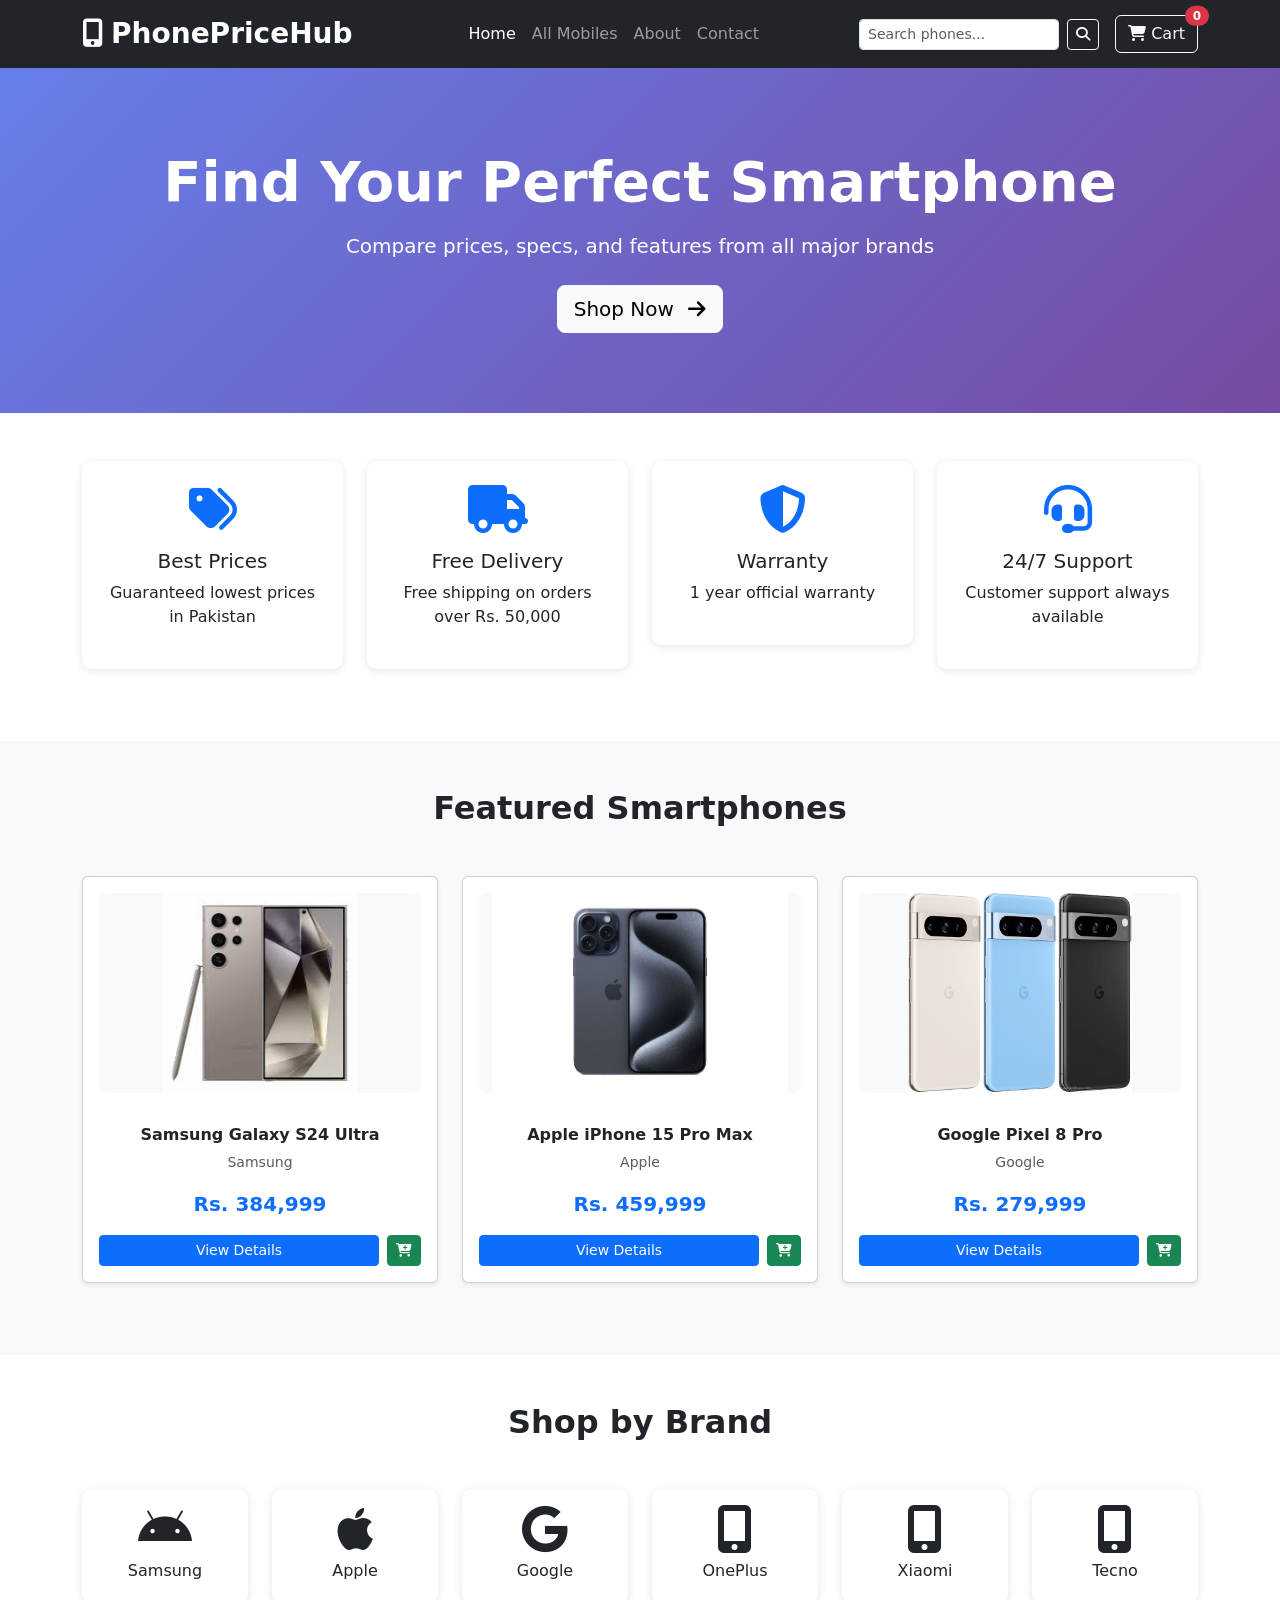
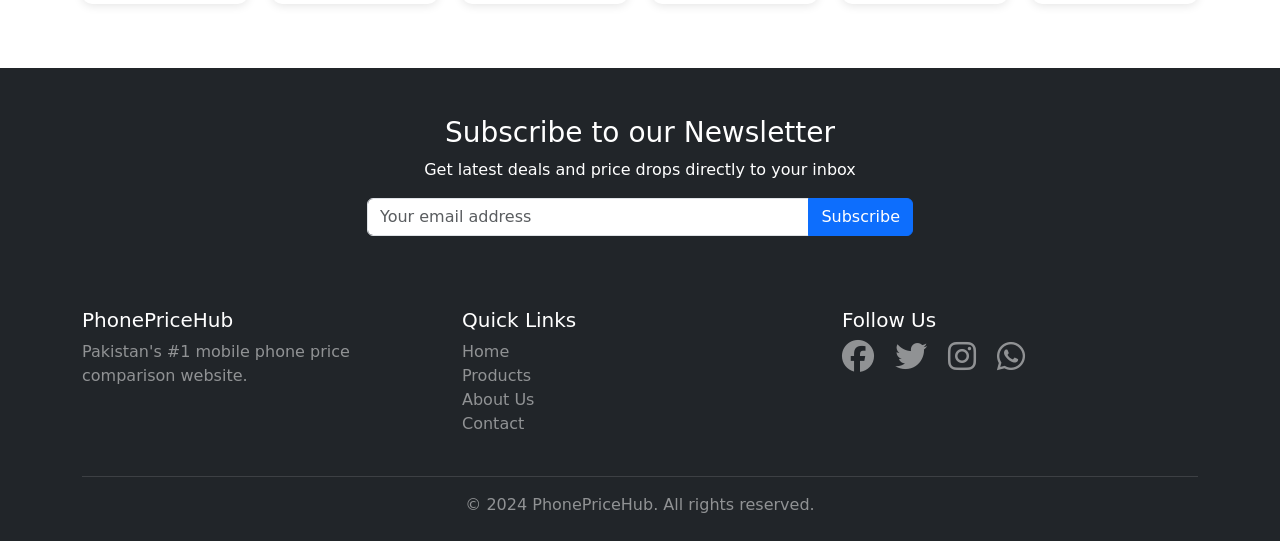
==== index.html @ 4edb4d48 "Add files via upload" ====
<!DOCTYPE html>
<html lang="en">
<head>
    <meta charset="UTF-8">
    <meta name="viewport" content="width=device-width, initial-scale=1.0">
    <title>PhonePriceHub - Best Mobile Prices in Pakistan</title>
    <link href="https://cdn.jsdelivr.net/npm/bootstrap@5.3.0/dist/css/bootstrap.min.css" rel="stylesheet">
    <link rel="stylesheet" href="https://cdnjs.cloudflare.com/ajax/libs/font-awesome/6.4.0/css/all.min.css">
    <style>
        .hero-section {
            background: linear-gradient(135deg, #667eea 0%, #764ba2 100%);
            padding: 80px 0;
        }
        .feature-card {
            transition: transform 0.3s ease, box-shadow 0.3s ease;
            border-radius: 10px;
            background: white;
            box-shadow: 0 2px 10px rgba(0,0,0,0.1);
        }
        .feature-card:hover {
            transform: translateY(-5px);
            box-shadow: 0 5px 20px rgba(0,0,0,0.15);
        }
        .product-card {
            transition: transform 0.3s ease, box-shadow 0.3s ease;
            cursor: pointer;
        }
        .product-card:hover {
            transform: translateY(-5px);
            box-shadow: 0 5px 20px rgba(0,0,0,0.15);
        }
        .brand-card {
            transition: all 0.3s ease;
            border-radius: 10px;
            cursor: pointer;
            background: white;
            box-shadow: 0 2px 10px rgba(0,0,0,0.1);
        }
        .brand-card:hover {
            transform: scale(1.05);
            box-shadow: 0 5px 20px rgba(0,0,0,0.15);
            color: #007bff;
        }
        .product-image {
            height: 200px;
            display: flex;
            align-items: center;
            justify-content: center;
            border-radius: 8px;
            margin: 16px;
            overflow: hidden;
            background-color: #f8f9fa;
        }
        .product-image img {
            max-width: 100%;
            max-height: 100%;
            object-fit: contain;
        }
        .cart-badge {
            position: absolute;
            top: -5px;
            right: -10px;
        }
    </style>
</head>
<body>

<!-- Navbar -->
<nav class="navbar navbar-expand-lg navbar-dark bg-dark sticky-top">
    <div class="container">
        <a class="navbar-brand fw-bold fs-3" href="index.html">
            <i class="fas fa-mobile-alt me-2"></i>PhonePriceHub
        </a>
        <button class="navbar-toggler" type="button" data-bs-toggle="collapse" data-bs-target="#navbarNav">
            <span class="navbar-toggler-icon"></span>
        </button>
        <div class="collapse navbar-collapse" id="navbarNav">
            <ul class="navbar-nav mx-auto">
                <li class="nav-item"><a class="nav-link active" href="index.html">Home</a></li>
                <li class="nav-item"><a class="nav-link" href="products.html">All Mobiles</a></li>
                <li class="nav-item"><a class="nav-link" href="about.html">About</a></li>
                <li class="nav-item"><a class="nav-link" href="contact.html">Contact</a></li>
            </ul>
            <form class="d-flex me-3" id="nav-search-form">
                <input class="form-control form-control-sm me-2" type="search" id="nav-search-input" placeholder="Search phones..." style="width: 200px;">
                <button class="btn btn-outline-light btn-sm" type="submit"><i class="fas fa-search"></i></button>
            </form>
            <a href="cart.html" class="btn btn-outline-light position-relative">
                <i class="fas fa-shopping-cart"></i> Cart
                <span id="cart-count" class="position-absolute top-0 start-100 translate-middle badge rounded-pill bg-danger">0</span>
            </a>
        </div>
    </div>
</nav>

<!-- Hero Section -->
<section class="hero-section text-white text-center">
    <div class="container">
        <h1 class="display-4 fw-bold mb-3">Find Your Perfect Smartphone</h1>
        <p class="lead mb-4">Compare prices, specs, and features from all major brands</p>
        <a href="products.html" class="btn btn-light btn-lg">Shop Now <i class="fas fa-arrow-right ms-2"></i></a>
    </div>
</section>

<!-- Features Section -->
<section class="py-5">
    <div class="container">
        <div class="row text-center">
            <div class="col-md-3 mb-4">
                <div class="feature-card p-4">
                    <i class="fas fa-tags fa-3x text-primary mb-3"></i>
                    <h5>Best Prices</h5>
                    <p>Guaranteed lowest prices in Pakistan</p>
                </div>
            </div>
            <div class="col-md-3 mb-4">
                <div class="feature-card p-4">
                    <i class="fas fa-truck fa-3x text-primary mb-3"></i>
                    <h5>Free Delivery</h5>
                    <p>Free shipping on orders over Rs. 50,000</p>
                </div>
            </div>
            <div class="col-md-3 mb-4">
                <div class="feature-card p-4">
                    <i class="fas fa-shield-alt fa-3x text-primary mb-3"></i>
                    <h5>Warranty</h5>
                    <p>1 year official warranty</p>
                </div>
            </div>
            <div class="col-md-3 mb-4">
                <div class="feature-card p-4">
                    <i class="fas fa-headset fa-3x text-primary mb-3"></i>
                    <h5>24/7 Support</h5>
                    <p>Customer support always available</p>
                </div>
            </div>
        </div>
    </div>
</section>

<!-- Featured Products -->
<section class="py-5 bg-light">
    <div class="container">
        <h2 class="text-center mb-5 fw-bold">Featured Smartphones</h2>
        <div class="row" id="featured-products">
            <div class="col-12 text-center py-5">
                <div class="spinner-border text-primary" role="status">
                    <span class="visually-hidden">Loading...</span>
                </div>
                <p class="mt-3">Loading products...</p>
            </div>
        </div>
    </div>
</section>

<!-- Brands Section -->
<section class="py-5">
    <div class="container">
        <h2 class="text-center mb-5 fw-bold">Shop by Brand</h2>
        <div class="row text-center">
            <div class="col-md-2 col-4 mb-3">
                <div class="brand-card p-3" data-brand="Samsung">
                    <i class="fab fa-android fa-3x mb-2"></i>
                    <h6>Samsung</h6>
                </div>
            </div>
            <div class="col-md-2 col-4 mb-3">
                <div class="brand-card p-3" data-brand="Apple">
                    <i class="fab fa-apple fa-3x mb-2"></i>
                    <h6>Apple</h6>
                </div>
            </div>
            <div class="col-md-2 col-4 mb-3">
                <div class="brand-card p-3" data-brand="Google">
                    <i class="fab fa-google fa-3x mb-2"></i>
                    <h6>Google</h6>
                </div>
            </div>
            <div class="col-md-2 col-4 mb-3">
                <div class="brand-card p-3" data-brand="OnePlus">
                    <i class="fas fa-mobile-alt fa-3x mb-2"></i>
                    <h6>OnePlus</h6>
                </div>
            </div>
            <div class="col-md-2 col-4 mb-3">
                <div class="brand-card p-3" data-brand="Xiaomi">
                    <i class="fas fa-mobile-alt fa-3x mb-2"></i>
                    <h6>Xiaomi</h6>
                </div>
            </div>
            <div class="col-md-2 col-4 mb-3">
                <div class="brand-card p-3" data-brand="Tecno">
                    <i class="fas fa-mobile-alt fa-3x mb-2"></i>
                    <h6>Tecno</h6>
                </div>
            </div>
        </div>
    </div>
</section>

<!-- Newsletter Section -->
<section class="bg-dark text-white py-5">
    <div class="container text-center">
        <h3>Subscribe to our Newsletter</h3>
        <p>Get latest deals and price drops directly to your inbox</p>
        <div class="row justify-content-center">
            <div class="col-md-6">
                <div class="input-group">
                    <input type="email" class="form-control" placeholder="Your email address" id="newsletter-email">
                    <button class="btn btn-primary" type="button" id="subscribe-btn">Subscribe</button>
                </div>
            </div>
        </div>
    </div>
</section>

<!-- Footer -->
<footer class="bg-dark text-white-50 py-4">
    <div class="container">
        <div class="row">
            <div class="col-md-4">
                <h5 class="text-white">PhonePriceHub</h5>
                <p>Pakistan's #1 mobile phone price comparison website.</p>
            </div>
            <div class="col-md-4">
                <h5 class="text-white">Quick Links</h5>
                <ul class="list-unstyled">
                    <li><a href="index.html" class="text-white-50 text-decoration-none">Home</a></li>
                    <li><a href="products.html" class="text-white-50 text-decoration-none">Products</a></li>
                    <li><a href="about.html" class="text-white-50 text-decoration-none">About Us</a></li>
                    <li><a href="contact.html" class="text-white-50 text-decoration-none">Contact</a></li>
                </ul>
            </div>
            <div class="col-md-4">
                <h5 class="text-white">Follow Us</h5>
                <a href="#" class="text-white-50 me-3"><i class="fab fa-facebook fa-2x"></i></a>
                <a href="#" class="text-white-50 me-3"><i class="fab fa-twitter fa-2x"></i></a>
                <a href="#" class="text-white-50 me-3"><i class="fab fa-instagram fa-2x"></i></a>
                <a href="#" class="text-white-50"><i class="fab fa-whatsapp fa-2x"></i></a>
            </div>
        </div>
        <hr class="mt-4">
        <div class="text-center">
            <p class="mb-0">&copy; 2024 PhonePriceHub. All rights reserved.</p>
        </div>
    </div>
</footer>

<script src="https://cdn.jsdelivr.net/npm/bootstrap@5.3.0/dist/js/bootstrap.bundle.min.js"></script>

<script>
// ==================== PRODUCT DATA WITH LOCAL IMAGES ====================
const products = [
    {
        id: 1,
        name: "Samsung Galaxy S24 Ultra",
        brand: "Samsung",
        price: 384999,
        image: "assets/images/s24-ultra.jpg",
        fallbackIcon: "fab fa-android",
        specs: {
            display: "6.8-inch Dynamic AMOLED 2X, 120Hz",
            processor: "Snapdragon 8 Gen 3",
            ram: "12GB",
            storage: "256GB",
            battery: "5000mAh",
            camera: "200MP Quad Camera",
            os: "Android 14",
            weight: "232g",
            colors: ["Titanium Gray", "Titanium Black"]
        },
        variants: [
            { storage: "256GB", ram: "12GB", price: 384999, color: "Titanium Gray" },
            { storage: "512GB", ram: "12GB", price: 414999, color: "Titanium Black" }
        ]
    },
    {
        id: 2,
        name: "Apple iPhone 15 Pro Max",
        brand: "Apple",
        price: 459999,
        image: "assets/images/iphone15pm.jpg",
        fallbackIcon: "fab fa-apple",
        specs: {
            display: "6.7-inch Super Retina XDR, 120Hz",
            processor: "A17 Pro",
            ram: "8GB",
            storage: "256GB",
            battery: "4422mAh",
            camera: "48MP Triple Camera",
            os: "iOS 17",
            weight: "221g",
            colors: ["Natural Titanium", "White Titanium"]
        },
        variants: [
            { storage: "256GB", ram: "8GB", price: 459999, color: "Natural Titanium" },
            { storage: "512GB", ram: "8GB", price: 529999, color: "White Titanium" }
        ]
    },
    {
        id: 3,
        name: "Google Pixel 8 Pro",
        brand: "Google",
        price: 279999,
        image: "assets/images/pixel8pro.jpg",
        fallbackIcon: "fab fa-google",
        specs: {
            display: "6.7-inch LTPO OLED, 120Hz",
            processor: "Google Tensor G3",
            ram: "12GB",
            storage: "128GB",
            battery: "5050mAh",
            camera: "50MP Triple Camera",
            os: "Android 14",
            weight: "213g",
            colors: ["Obsidian", "Porcelain"]
        },
        variants: [
            { storage: "128GB", ram: "12GB", price: 279999, color: "Obsidian" },
            { storage: "256GB", ram: "12GB", price: 304999, color: "Porcelain" }
        ]
    },
    {
        id: 4,
        name: "OnePlus 12",
        brand: "OnePlus",
        price: 229999,
        image: "assets/images/oneplus12.jpg",
        fallbackIcon: "fas fa-mobile-alt",
        specs: {
            display: "6.82-inch LTPO AMOLED, 120Hz",
            processor: "Snapdragon 8 Gen 3",
            ram: "12GB",
            storage: "256GB",
            battery: "5400mAh",
            camera: "50MP Triple Camera",
            os: "Android 14",
            weight: "220g",
            colors: ["Flowy Emerald", "Silky Black"]
        },
        variants: [
            { storage: "256GB", ram: "12GB", price: 229999, color: "Flowy Emerald" },
            { storage: "512GB", ram: "16GB", price: 259999, color: "Silky Black" }
        ]
    },
    {
        id: 5,
        name: "Xiaomi 14 Ultra",
        brand: "Xiaomi",
        price: 299999,
        image: "assets/images/xiaomi14.jpg",
        fallbackIcon: "fas fa-microchip",
        specs: {
            display: "6.73-inch LTPO AMOLED, 120Hz",
            processor: "Snapdragon 8 Gen 3",
            ram: "16GB",
            storage: "512GB",
            battery: "5000mAh",
            camera: "50MP Quad Camera",
            os: "Android 14",
            weight: "229g",
            colors: ["Black", "White"]
        },
        variants: [
            { storage: "512GB", ram: "16GB", price: 299999, color: "Black" },
            { storage: "1TB", ram: "16GB", price: 329999, color: "White" }
        ]
    },
    {
        id: 6,
        name: "Tecno Camon 30 Premier",
        brand: "Tecno",
        price: 89999,
        image: "assets/images/tecno30.jpg",
        fallbackIcon: "fas fa-camera",
        specs: {
            display: "6.77-inch AMOLED, 120Hz",
            processor: "MediaTek Dimensity 8200",
            ram: "12GB",
            storage: "512GB",
            battery: "5000mAh",
            camera: "50MP Triple Camera",
            os: "Android 14",
            weight: "210g",
            colors: ["Honeycomb Green", "Black"]
        },
        variants: [
            { storage: "512GB", ram: "12GB", price: 89999, color: "Honeycomb Green" },
            { storage: "512GB", ram: "12GB", price: 89999, color: "Black" }
        ]
    }
];

// ==================== CART FUNCTIONS ====================
function getCart() {
    const cart = localStorage.getItem("cart");
    return cart ? JSON.parse(cart) : [];
}

function saveCart(cart) {
    localStorage.setItem("cart", JSON.stringify(cart));
    updateCartCount();
}

function updateCartCount() {
    const cart = getCart();
    const totalItems = cart.reduce((sum, item) => sum + item.quantity, 0);
    const badge = document.getElementById("cart-count");
    if (badge) badge.textContent = totalItems;
}

function addToCart(productId, variantIndex, quantity = 1) {
    const product = products.find(p => p.id === productId);
    if (!product) return false;
    
    const variant = product.variants[variantIndex];
    const cart = getCart();
    
    const existingItemIndex = cart.findIndex(
        item => item.productId === productId && item.variantIndex === variantIndex
    );
    
    if (existingItemIndex !== -1) {
        cart[existingItemIndex].quantity += quantity;
    } else {
        cart.push({
            productId: productId,
            productName: product.name,
            variantIndex: variantIndex,
            storage: variant.storage,
            ram: variant.ram,
            color: variant.color,
            price: variant.price,
            image: product.image,
            quantity: quantity
        });
    }
    
    saveCart(cart);
    return true;
}

// ==================== DISPLAY FEATURED PRODUCTS ====================
function displayFeaturedProducts() {
    const featuredContainer = document.getElementById('featured-products');
    if (!featuredContainer) return;
    
    // Get first 3 products as featured
    const featured = products.slice(0, 3);
    
    featuredContainer.innerHTML = featured.map(product => `
        <div class="col-md-4 mb-4">
            <div class="card h-100 shadow-sm product-card">
                <div class="product-image">
                    <img src="${product.image}" alt="${product.name}" onerror="this.style.display='none'; this.parentElement.innerHTML='<i class=\'${product.fallbackIcon}\' style=\'font-size: 80px; color: #007bff;\'></i>'">
                </div>
                <div class="card-body text-center">
                    <h6 class="card-title fw-bold">${product.name}</h6>
                    <p class="text-muted small">${product.brand}</p>
                    <p class="text-primary fw-bold fs-5">Rs. ${product.price.toLocaleString()}</p>
                    <div class="d-flex gap-2">
                        <a href="product-detail.html?id=${product.id}" class="btn btn-primary btn-sm flex-grow-1">View Details</a>
                        <button class="btn btn-success btn-sm quick-add" data-id="${product.id}" data-variant="0">
                            <i class="fas fa-cart-plus"></i>
                        </button>
                    </div>
                </div>
            </div>
        </div>
    `).join('');
    
    // Add quick add to cart functionality
    document.querySelectorAll('.quick-add').forEach(btn => {
        btn.addEventListener('click', (e) => {
            e.preventDefault();
            const productId = parseInt(btn.dataset.id);
            const variantIndex = parseInt(btn.dataset.variant);
            addToCart(productId, variantIndex, 1);
            alert('Product added to cart!');
        });
    });
}

// ==================== DISPLAY ALL PRODUCTS (for products.html) ====================
function displayAllProducts() {
    const container = document.getElementById('products-container');
    if (!container) return;
    
    container.innerHTML = products.map(product => `
        <div class="col-md-4 mb-4">
            <div class="card h-100 shadow-sm product-card">
                <div class="product-image">
                    <img src="${product.image}" alt="${product.name}" onerror="this.style.display='none'; this.parentElement.innerHTML='<i class=\'${product.fallbackIcon}\' style=\'font-size: 80px; color: #007bff;\'></i>'">
                </div>
                <div class="card-body text-center">
                    <h6 class="card-title fw-bold">${product.name}</h6>
                    <p class="text-muted small">${product.brand}</p>
                    <p class="text-primary fw-bold fs-5">Rs. ${product.price.toLocaleString()}</p>
                    <div class="d-flex gap-2">
                        <a href="product-detail.html?id=${product.id}" class="btn btn-primary btn-sm flex-grow-1">View Details</a>
                        <button class="btn btn-success btn-sm quick-add" data-id="${product.id}" data-variant="0">
                            <i class="fas fa-cart-plus"></i>
                        </button>
                    </div>
                </div>
            </div>
        </div>
    `).join('');
    
    // Add quick add to cart functionality
    document.querySelectorAll('.quick-add').forEach(btn => {
        btn.addEventListener('click', (e) => {
            e.preventDefault();
            const productId = parseInt(btn.dataset.id);
            const variantIndex = parseInt(btn.dataset.variant);
            addToCart(productId, variantIndex, 1);
            alert('Product added to cart!');
        });
    });
}

// ==================== BRAND CLICK HANDLER ====================
function setupBrandCards() {
    const brandCards = document.querySelectorAll('.brand-card');
    brandCards.forEach(card => {
        card.addEventListener('click', () => {
            const brand = card.dataset.brand;
            if (brand) {
                localStorage.setItem('selectedBrand', brand);
                window.location.href = 'products.html';
            }
        });
    });
}

// ==================== NEWSLETTER SUBSCRIPTION ====================
function setupNewsletter() {
    const subscribeBtn = document.getElementById('subscribe-btn');
    if (subscribeBtn) {
        subscribeBtn.addEventListener('click', () => {
            const email = document.getElementById('newsletter-email').value;
            if (email && email.includes('@')) {
                alert('Thank you for subscribing! You will receive our latest deals.');
                document.getElementById('newsletter-email').value = '';
            } else {
                alert('Please enter a valid email address.');
            }
        });
    }
}

// ==================== SEARCH HANDLER ====================
function setupSearch() {
    const searchForm = document.getElementById('nav-search-form');
    if (searchForm) {
        searchForm.addEventListener('submit', (e) => {
            e.preventDefault();
            const searchTerm = document.getElementById('nav-search-input').value;
            if (searchTerm) {
                localStorage.setItem('searchTerm', searchTerm);
                window.location.href = 'products.html';
            }
        });
    }
}

// ==================== FILTER FUNCTION (for products.html) ====================
function filterProducts() {
    const searchTerm = document.getElementById('search-filter')?.value.toLowerCase() || '';
    const brand = document.getElementById('brand-filter')?.value || '';
    const maxPrice = parseInt(document.getElementById('price-filter')?.value) || 600000;
    
    let filtered = products;
    
    if (searchTerm) {
        filtered = filtered.filter(p => p.name.toLowerCase().includes(searchTerm));
    }
    if (brand) {
        filtered = filtered.filter(p => p.brand === brand);
    }
    filtered = filtered.filter(p => p.price <= maxPrice);
    
    const container = document.getElementById('products-container');
    if (!container) return;
    
    if (filtered.length === 0) {
        container.innerHTML = '<div class="col-12 text-center py-5"><h4>No products found</h4></div>';
        return;
    }
    
    container.innerHTML = filtered.map(product => `
        <div class="col-md-4 mb-4">
            <div class="card h-100 shadow-sm product-card">
                <div class="product-image">
                    <img src="${product.image}" alt="${product.name}" onerror="this.style.display='none'; this.parentElement.innerHTML='<i class=\'${product.fallbackIcon}\' style=\'font-size: 80px; color: #007bff;\'></i>'">
                </div>
                <div class="card-body text-center">
                    <h6 class="card-title fw-bold">${product.name}</h6>
                    <p class="text-muted small">${product.brand}</p>
                    <p class="text-primary fw-bold fs-5">Rs. ${product.price.toLocaleString()}</p>
                    <div class="d-flex gap-2">
                        <a href="product-detail.html?id=${product.id}" class="btn btn-primary btn-sm flex-grow-1">View Details</a>
                        <button class="btn btn-success btn-sm quick-add" data-id="${product.id}" data-variant="0">
                            <i class="fas fa-cart-plus"></i>
                        </button>
                    </div>
                </div>
            </div>
        </div>
    `).join('');
    
    document.querySelectorAll('.quick-add').forEach(btn => {
        btn.addEventListener('click', (e) => {
            e.preventDefault();
            const productId = parseInt(btn.dataset.id);
            addToCart(productId, 0, 1);
            alert('Product added to cart!');
        });
    });
}

// ==================== INITIALIZATION ====================
document.addEventListener('DOMContentLoaded', () => {
    // Check which page we're on
    if (window.location.pathname.includes('products.html')) {
        displayAllProducts();
        
        // Setup filters on products page
        const searchFilter = document.getElementById('search-filter');
        const brandFilter = document.getElementById('brand-filter');
        const priceFilter = document.getElementById('price-filter');
        
        if (searchFilter) searchFilter.addEventListener('input', filterProducts);
        if (brandFilter) brandFilter.addEventListener('change', filterProducts);
        if (priceFilter) priceFilter.addEventListener('input', filterProducts);
        
        // Apply saved brand filter
        const savedBrand = localStorage.getItem('selectedBrand');
        if (savedBrand && brandFilter) {
            brandFilter.value = savedBrand;
            localStorage.removeItem('selectedBrand');
            filterProducts();
        }
        
        // Apply saved search term
        const savedSearch = localStorage.getItem('searchTerm');
        if (savedSearch && searchFilter) {
            searchFilter.value = savedSearch;
            localStorage.removeItem('searchTerm');
            filterProducts();
        }
    } else {
        // Homepage - show featured products
        displayFeaturedProducts();
    }
    
    setupBrandCards();
    setupNewsletter();
    setupSearch();
    updateCartCount();
});
</script>
</body>
</html>
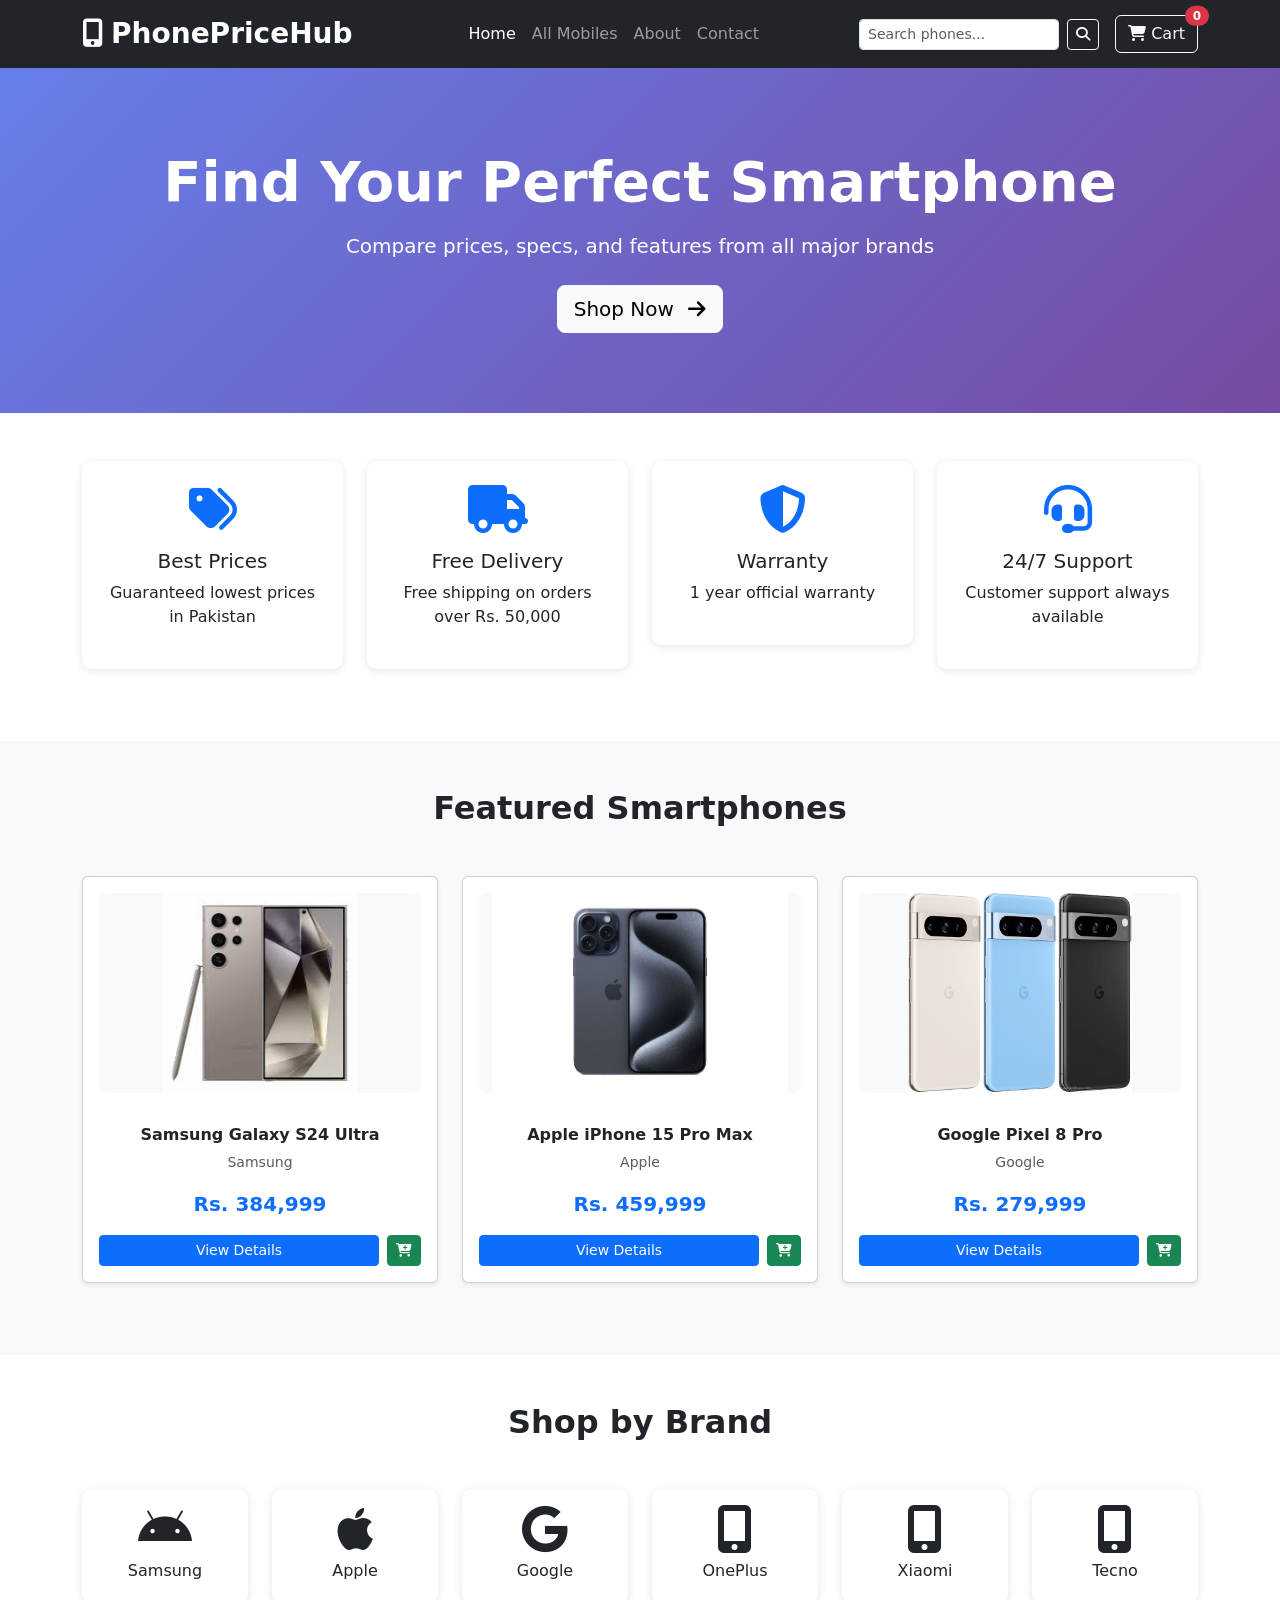
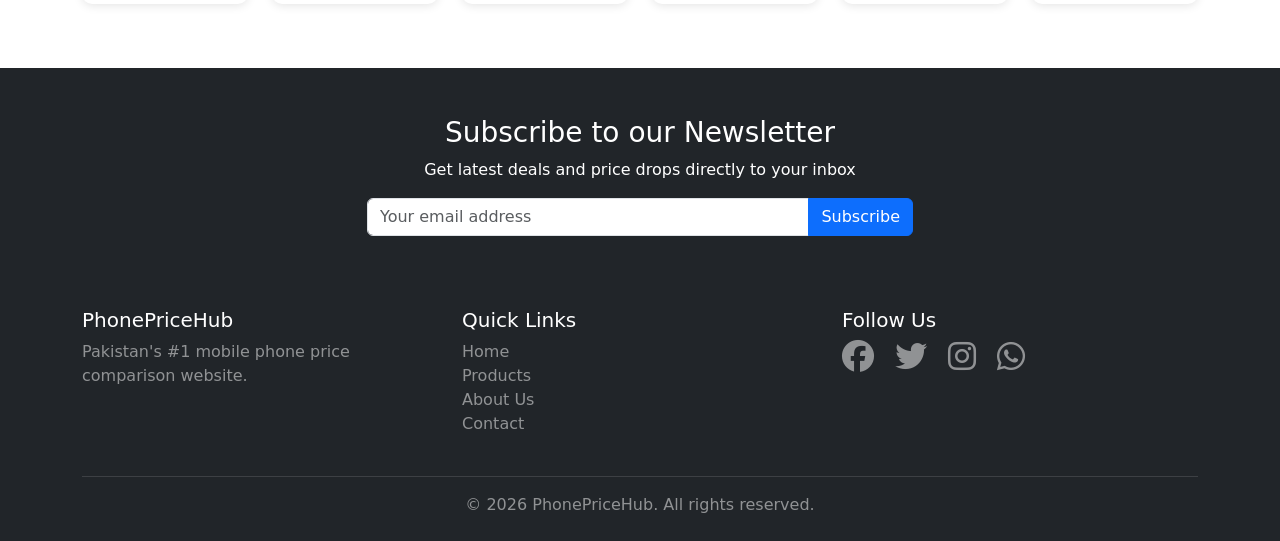
==== commit 90f974a7: "index.html" ====
--- a/index.html
+++ b/index.html
@@ -241,7 +241,7 @@
         </div>
         <hr class="mt-4">
         <div class="text-center">
-            <p class="mb-0">&copy; 2024 PhonePriceHub. All rights reserved.</p>
+            <p class="mb-0">&copy; 2026 PhonePriceHub. All rights reserved.</p>
         </div>
     </div>
 </footer>
@@ -661,4 +661,4 @@
 });
 </script>
 </body>
-</html>+</html>
